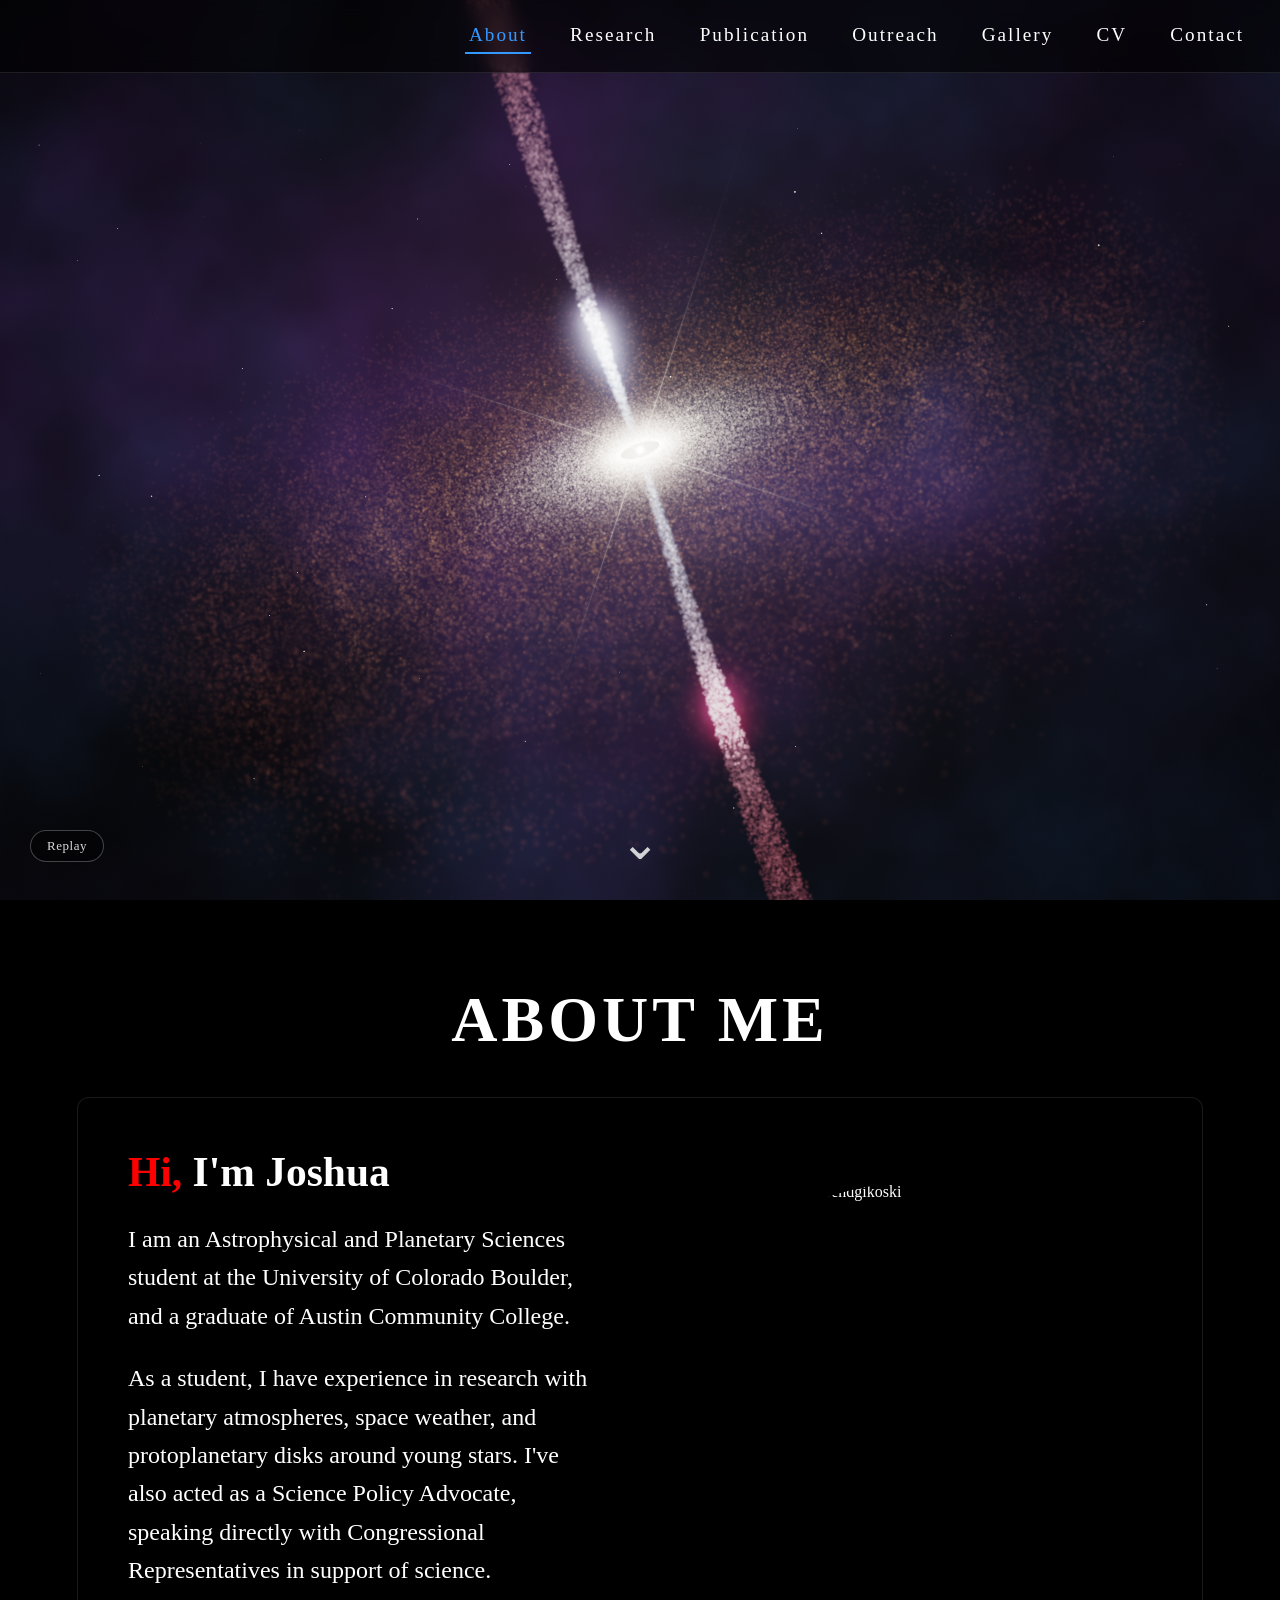
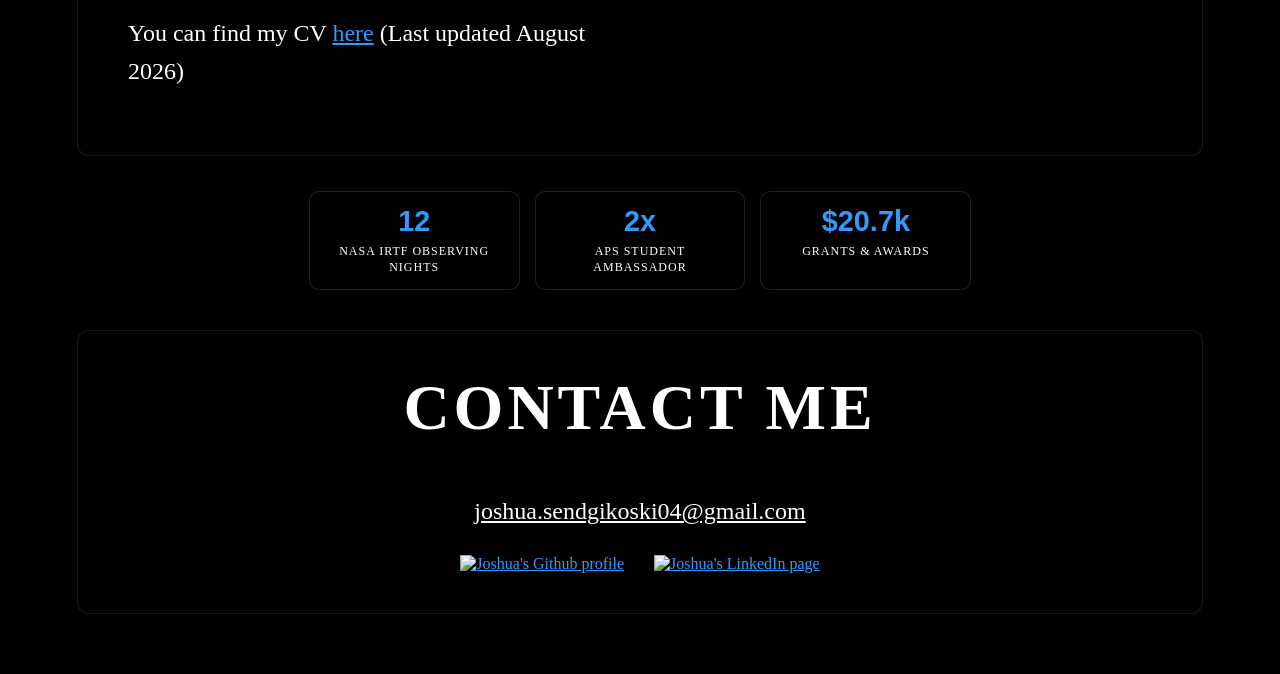
==== index.html @ aa1c942d "animation" ====
<!DOCTYPE html>
<!--
Index.html home page
Stylesheet: ../css/index_style.css
Author: Joshua Sendgikoski
-->

<html lang="en">

<head>
    <meta charset="UTF-8">
    <meta name="viewport" content="width=device-width, initial-scale=1.0">

    <title>Home - Joshua Sendgikoski</title>
    <link href="/main_style.css" rel="stylesheet">
    <link href="/protostar.css" rel="stylesheet">
    <link rel="icon" type="image/svg+xml" href="./logo.svg">
</head>

<!--%%%%%%%%%%%%%%%%%%%%%%%%%%%%%%%%%%%%%%%%%%%%%%-->

<body id="home">

    <!--%%%%%%%%%%%%%%%%%%%%%%%%%%%%%%%%%%%%%%%%%%%%%%-->
    <!-- Navigation Bar -->
    <nav class="navbar">
        <ul>
            <li><a href="/index.html" class="active">About</a></li>
            <li><a href="/research.html">Research</a></li>
            <li><a href="/publication.html">Publication</a></li>
            <li><a href="/outreach.html">Outreach</a></li>
            <li><a href="/gallery.html">Gallery</a></li>
            <li><a href="/CV.html">CV</a></li>
            <li><a href="/index.html#contact">Contact</a></li>
        </ul>
    </nav>

    <!--%%%%%%%%%%%%%%%%%%%%%%%%%%%%%%%%%%%%%%%%%%%%%%-->
    <!--
    Chevron "Scroll Hint"
    -->
    <div class="scroll-hint" aria-hidden="true">⌄</div>
    <script>
        const scrollHint = document.querySelector('.scroll-hint');

        window.addEventListener('scroll', () => {
            // Fades out after scrolling down 50px
            if (window.scrollY > 500) {
                scrollHint.classList.add('fade-out');
            } else {
                scrollHint.classList.remove('fade-out');
            }
        });
    </script>

    <!--%%%%%%%%%%%%%%%%%%%%%%%%%%%%%%%%%%%%%%%%%%%%%%-->
    <div id="HL-Tau-Caption">
        <!-- Shown when the HL Tau image is the background (fallback / fadeToImage) -->
        <h5 class="caption-image">The protoplanetary disk around the T-Tauri star HL Tau,
            <br>captured by the Atacama Large Millimeter/submillimeter Array (ALMA).
            <br><a href="https://www.eso.org/public/images/eso1436a/" target="_blank"> Learn More</a></h5>
    </div>

    <!--%%%%%%%%%%%%%%%%%%%%%%%%%%%%%%%%%%%%%%%%%%%%%%-->
    <header class="hero-section">
        <h1>About Me</h1>
    </header>

    <!--%%%%%%%%%%%%%%%%%%%%%%%%%%%%%%%%%%%%%%%%%%%%%%-->
    <main class="content-section" id="about">
        <div class="text-content">
            <h2><span style="color: red;">Hi,</span> I'm Joshua</h2>
            <p>I am an Astrophysical and Planetary Sciences student at the University of Colorado Boulder, and a graduate of Austin Community College.</p>
            <p>As a student, I have experience in research with planetary atmospheres, space weather, and protoplanetary disks around young stars.
                I've also acted as a Science Policy Advocate, speaking directly with Congressional Representatives in support of science.
            </p>
                <p>
                You can find my CV 
                <a href="../Media/CV/Joshua_Sendgikoski_CV.pdf" target="_blank">here</a> (Last updated August 2026)
            </p>
        </div>

        <div class="picture-box">
            <img src="../Media/joshua_headshot.jpg" alt='A headshot of Joshua Sendgikoski'>
        </div>
    </main>

    <!-- KEY METRICS STAT GRID -->
    <section>
        <div class="hero-stats">
            <div class="stat-card">
                <span class="stat-number">12</span>
                <span class="stat-label">NASA IRTF Observing Nights</span>
            </div>
            <div class="stat-card">
                <span class="stat-number">2x</span>
                <span class="stat-label">APS Student Ambassador</span>
            </div>
            <div class="stat-card">
                <span class="stat-number">$20.7k</span>
                <span class="stat-label">Grants & Awards</span>
            </div>
        </div>
    </section>
    
    <!--%%%%%%%%%%%%%%%%%%%%%%%%%%%%%%%%%%%%%%%%%%%%%%-->
    <!--CONTACT INFORMATION-->
    <section class="contact-section" id="contact">
        <h2>Contact Me</h2>

        <p class="email">
            <a href="mailto:joshua.sendgikoski04@gmail.com">joshua.sendgikoski04@gmail.com</a>
        </p>

        <div class="social-links">
            <a href="https://github.com/JoshSend" target="_blank" rel="noopener">
                <img src="../Media/github_icon.jpg" alt="Joshua's Github profile">
            </a>
            <a href="https://www.linkedin.com/in/joshua-sendgikoski/" target="_blank" rel="noopener">
                <img src="../Media/linkedin_icon.jpg" alt="Joshua's LinkedIn page">
            </a>
        </div>
    </section>

    <!-- Animated protostar background (see protostar.js / protostar.css) -->
    <script src="/protostar.js" defer></script>

</body>

</html>
---- main_style.css ----
/*
Primary CSS Stylesheet for website
Author: Joshua Sendgikoski
Responsive pass: box-sizing reset, fluid type via clamp(),
flexible two-column sections, wrapping mobile navbar, responsive iframe.
*/

/*%%%%%%%%%%%%%%%%%%%%%%%%%%%%%%%%%%%%%%%%%%*/
/* GLOBAL RESET & RESPONSIVE SAFETY NET      */
/* These three rules prevent 90% of "why is  */
/* my phone scrolling sideways?" problems.   */

*, *::before, *::after {
    box-sizing: border-box;      /* padding + border count INSIDE width, so nothing overflows */
}

html {
    overflow-x: hidden;          /* belt-and-suspenders: kill any accidental sideways scroll */
}

img {
    max-width: 100%;             /* images can never grow wider than their container */
}

/* Respect users who ask their OS to reduce motion */
@media (prefers-reduced-motion: reduce) {
    *, *::before, *::after {
        animation-duration: 0.001ms !important;
        animation-iteration-count: 1 !important;
        transition-duration: 0.001ms !important;
        scroll-behavior: auto !important;
    }
}

/*%%%%%%%%%%%%%%%%%%%%%%%%%%%%%%%%%%%%%%%%%%*/
body#home{
    margin:0;
    padding: 0;
    font-family: Georgia, 'Times New Roman', serif;
    color: #ffffff;

    /* Background Image*/
    background-image: url('../Media/HL_Tau_protoplanetary_disk.jpg');
    background-position: center center;
    background-repeat: no-repeat;
    background-size: cover;
    background-attachment: fixed;
    background-color: #000000;

    min-height: 100vh;
    display: flex;
    flex-direction: column;
    align-items: center;

    gap: 10px;
}

body#CV,
body{
    margin:0;
    padding: 0;
    font-family: Georgia, 'Times New Roman', serif;
    color: #ffffff;
    background-color: #000000;

    min-height: 100vh;
    display: flex;
    flex-direction: column;
    align-items: center;

    gap: 10px;
}

/*%%%%%%%%%%%%%%%%%%%%%%%%%%%%%%%%%%%%%%%%%%*/
/* Navigation Bar */
.navbar{
    position: sticky;
    top: 0;
    z-index: 1000;
    width: 100%;
    background-color: rgba(0, 0, 0, 0.6);
    backdrop-filter: blur(8px);
    border-bottom: 1px solid rgba(255, 255, 255, 0.1);
}

.navbar ul{
    list-style: none;
    margin: 0;
    padding: 0 60px;
    display: flex;
    flex-wrap: wrap;               /* links drop to a new line instead of overflowing */
    justify-content: flex-end;
    gap: 30px;
}

.navbar a{
    display: block;
    color: #ffffff;
    text-decoration: none;
    padding: 20px 0px;
    font-size: 1rem;
    letter-spacing: 2px;
    transition: color 0.2s ease;
}

.navbar a:hover{
    color: #3399ff;
}

.navbar a:focus-visible{         /* keyboard users can see where they are */
    outline: 2px solid #3399ff;
    outline-offset: 4px;
}

.navbar a.active{
    border-bottom: 2px solid #3399ff;
    color: #3399ff;
}

/*%%%%%%%%%%%%%%%%%%%%%%%%%%%%%%%%%%%%%%%%%%*/
/* Hyperlink*/
a {
    color:#3399ff;
}

/*%%%%%%%%%%%%%%%%%%%%%%%%%%%%%%%%%%%%%%%%%%*/

/* Interior page banner */
.page-banner{
    position: relative;
    width: 100%;
    height: clamp(240px, 45vh, 480px);   /* never taller than needed on tall phones */
    overflow: hidden;
    display: flex;
    flex-direction: column;
    align-items: center;
    justify-content: center;
    padding: 20px;
    text-align: center;
}

.page-banner img{
    position: absolute;
    inset: 0;
    width: 100%;
    height: 100%;
    object-fit: cover;        /* fills the banner, crops overflow */
}

.page-banner::after{          /* dark overlay so the title stays readable */
    content: "";
    position: absolute;
    inset: 0;
    background: linear-gradient(rgba(0,0,0,0.3), rgba(0,0,0,0.65));
}

.page-banner h1{
    position: relative;       /* lifts the title above the overlay */
    z-index: 1;
    font-size: clamp(2.5rem, 8vw, 5rem);   /* fluid: shrinks on phones, caps at 5rem */
    text-transform: uppercase;
    letter-spacing: 4px;
    text-shadow: 0 4px 10px rgba(0,0,0,0.8);
    margin: 0;
}

.page-banner .subtitle{
    position: relative;
    z-index: 10;
    font-size: clamp(1rem, 2.5vw, 1.2rem);
    max-width: 700px;
    margin: 10px auto 0 auto;
    font-weight: normal;
}

/* Interior content card */
.page-content{
    position: relative;
    z-index: 2;
    background-color: rgba(0,0,0,0.7);
    backdrop-filter: blur(8px);
    width: 88%;
    max-width: 1200px;
    margin: -80px auto 60px auto;   /* negative top = card overlaps banner */
    padding: clamp(24px, 5vw, 50px);
    border-radius: 12px;
    border: 1px solid rgba(255,255,255,0.1);
    box-shadow: 0 -10px 30px rgba(0,0,0,0.5);
    font-size: clamp(1.05rem, 2.5vw, 1.5rem);
    line-height: 1.6;
    overflow-wrap: break-word;      /* long links/URLs wrap instead of overflowing */
}

.image-credit {
    position: absolute;
    bottom: 10px;
    right: 40px;
    font-size: 0.75rem;
    color: rgba(255, 255, 255, 0.6);
    background: rgba(0, 0, 0, 0.4);
    padding: 3px 8px;
    border-radius: 3px;
    backdrop-filter: blur(2px);
    z-index: 2;
}

.image-credit a {
    color: rgba(255, 255, 255, 0.8);
    text-decoration: underline;
}

/*%%%%%%%%%%%%%%%%%%%%%%%%%%%%%%%%%%%%%%%%%%*/
/* PDF Viewer Toolbar */
.pdf-content {
    position: relative;
    z-index: 2;
    width: 100%;
    max-width: 1400px;
    margin: -150px auto 60px auto;
    padding: 0 15px;
    background: transparent;
    border: none;
    box-shadow: none;
}

/* Seamless PDF Embed */
.pdf-viewer {
    width: 100%;
    height: 85vh;
    min-height: 600px;
    border: none;
    border-radius: 8px;
    display: block;
}

/*%%%%%%%%%%%%%%%%%%%%%%%%%%%%%%%%%%%%%%%%%%*/
#HL-Tau-Caption {
    position: absolute;
    bottom: 30px;
    right: 30px;
    max-width: min(85%, 520px);
    font-size: clamp(0.8rem, 2vw, 1rem);
    text-align: right;
}

/* Chevron Scroll Hint */
.scroll-hint{
    font-size: 3rem;
    position: fixed;
    bottom: 30px;
    left: 50%;
    transform: translateX(-50%);
    opacity: 0.8;
    animation: bob 2s ease-in-out infinite;
    transition: opacity 0.4s ease, visibility 0.4s ease;
}

.scroll-hint.fade-out {
    opacity: 0;
    visibility: hidden;
    pointer-events: none;
}

@keyframes bob{
    0%, 100% { transform: translateX(-50%) translateY(0); }
    50%      { transform: translateX(-50%) translateY(12px); }
}

/*%%%%%%%%%%%%%%%%%%%%%%%%%%%%%%%%%%%%%%%%%%*/
/* Header Title */
.hero-section{
    margin-top: 100dvh;
    margin-bottom: 30px;
    text-align: center;
    padding: 0 20px;
}

.hero-section h1{
    font-size: clamp(2.2rem, 7vw, 4rem);
    text-transform: uppercase;
    letter-spacing: 4px;
    margin: 0;
    text-shadow: 0 4px 10px rgba(0, 0, 0, 0.8);
}

/*%%%%%%%%%%%%%%%%%%%%%%%%%%%%%%%%%%%%%%%%%%*/
/* About Me */
.content-section{
    background-color: rgba(0, 0, 0, 0.7);
    backdrop-filter: blur(8px);
    padding: clamp(24px, 4vw, 50px);
    width: 88%;
    max-width: 1400px;
    margin: 0 auto;
    border-radius: 12px;
    border: 1px solid rgba(255, 255, 255, 0.1);
    box-shadow: 0 -10px 30px rgba(0, 0, 0, 0.5);

    display: flex;
    flex-wrap: wrap;                       /* columns stack when they run out of room */
    align-items: center;
    justify-content: space-between;
    gap: clamp(40px, 6vw, 100px);
}

.text-content{
    flex: 1 1 340px;                        /* small basis; grows to fill — never forces a wrap */
    min-width: 0;                           /* lets the column shrink instead of overflowing */
    container-type: inline-size;            /* headings below can size to THIS column's width */
}

.text-content .text-caption{
    font-size:1.3em;
    font-style: italic;
    padding: 0;
    margin: 0 0 25px 0;
    color:#9ca3af;
    list-style-type: none;
}

.text-content .text-caption li{
    margin-bottom: 8px;
    padding: 0;
    display: flex;
    flex-direction: column;
    gap: 15px;
}

.text-content .text-caption li a{
    position: relative;
    color: rgba(255, 255, 255, 0.8);
    font-style: normal;
    text-decoration: underline;
}

.content-section h2{
    /* 8cqi = 8% of the text column's width, so the heading always fits the column */
    font-size: clamp(1.75rem, 9cqi, 3.5rem);
    overflow-wrap: break-word;              /* last-resort safety: can never escape the box */
    margin-top: 0;
    margin-bottom: 15px;
}

.content-section p{
    font-size: clamp(1.05rem, 2.5vw, 1.5rem);
    line-height: 1.6;
    margin-bottom: 15px;
    overflow-wrap: break-word;              /* safe: only body text may break a long word */
}

.content-section ul{
    list-style-type: none;
}

.picture-box{
    flex: 0 0 clamp(300px, 38vw, 560px);   /* circle scales with the viewport */
    aspect-ratio: 1 / 1;                    /* stays a perfect circle at any size */
    overflow: hidden;
    border-radius: 50%;
}

.picture-box img{
    width: 100%;
    height: 100%;
    object-fit: cover;                      /* fixed typo (was object-fix) */
    display: block;
}

/*%%%%%%%%%%%%%%%%%%%%%%%%%%%%%%%%%%%%%%%%%%*/
/* PUBLICATIONS & PRESENTATIONS PAGE */

.pub-group {
    margin-bottom: 50px;
}

.pub-group h2 {
    font-size: clamp(1.6rem, 4vw, 2.2rem);
    text-transform: uppercase;
    letter-spacing: 2px;
    color: #ffffff;
    border-bottom: 2px solid rgba(51, 153, 255, 0.4);
    padding-bottom: 10px;
    margin-bottom: 25px;
}

/* Base Publication Card */
.pub-card {
    background: rgba(255, 255, 255, 0.03);
    border: 1px solid rgba(255, 255, 255, 0.08);
    border-left: 4px solid #3399ff;
    border-radius: 0 10px 10px 0;
    padding: 24px 28px;
    margin-bottom: 20px;
    overflow-wrap: break-word;
    transition: transform 0.2s ease, background-color 0.2s ease, border-color 0.2s ease;
}

.pub-card:hover {
    background: rgba(255, 255, 255, 0.06);
    border-color: rgba(255, 255, 255, 0.2);
    border-left-color: #66b2ff;
    transform: translateX(4px);
}

/* Layout Header (Title + Bibcode/Date) */
.pub-header {
    display: flex;
    flex-wrap: wrap;
    justify-content: space-between;
    align-items: baseline;
    gap: 10px 20px;
    margin-bottom: 8px;
}

.pub-title {
    font-size: clamp(1.1rem, 3vw, 1.35rem);
    font-weight: 600;
    color: #ffffff;
    margin: 0;
    line-height: 1.4;
    flex: 1 1 240px;
    min-width: 0;
}

.bibcode-link {
    font-family: monospace;
    font-size: 0.95rem;
    color: #3399ff;
    text-decoration: none;
    white-space: nowrap;
    background: rgba(51, 153, 255, 0.1);
    padding: 3px 8px;
    border-radius: 4px;
    border: 1px solid rgba(51, 153, 255, 0.2);
    transition: background 0.2s ease;
}

.bibcode-link:hover {
    background: rgba(51, 153, 255, 0.25);
    text-decoration: none;
}

.pub-authors,
.pub-venue {
    font-size: 1.05rem;
    color: #d1d5db;
    margin: 4px 0 10px 0;
}

.pub-date {
    font-size: 0.95rem;
    color: #9ca3af;
    white-space: nowrap;
}

/* Specific highlight section for specific contribution */
.pub-contribution {
    font-size: 1rem;
    color: #e5e7eb;
    background: rgba(0, 0, 0, 0.3);
    padding: 10px 14px;
    border-radius: 6px;
    border-left: 2px solid #3399ff;
    margin-top: 12px;
}

.pub-details {
    font-size: 1rem;
    color: #9ca3af;
    margin-top: 8px;
}

/*%%%%%%%%%%%%%%%%%%%%%%%%%%%%%%%%%%%%%%%%%%*/
/* Research / Advocacy Section */
.research-section,
.advocacy-section{
    background-color: rgba(0, 0, 0, 0.7);
    backdrop-filter: blur(8px);
    padding: clamp(24px, 4vw, 40px);
    width: 88%;
    max-width: 1400px;
    margin: 30px auto;
    border-radius: 12px;
    border: 1px solid rgba(255, 255, 255, 0.1);
    box-shadow: 0 -10px 30px rgba(0, 0, 0, 0.5);

    display: flex;
    flex-wrap: wrap;
    align-items: center;
    justify-content: space-between;
    gap: clamp(40px, 6vw, 100px);
}

.research-section h2,
.advocacy-section h2{
    font-size: clamp(1.75rem, 9cqi, 3.5rem);
    overflow-wrap: break-word;
    text-transform:uppercase;
    text-align: center;
    margin-top: 0;
    margin-bottom: 15px;
}

.research-section p,
.advocacy-section p{
    font-size: clamp(1.05rem, 2.5vw, 1.5rem);
    line-height: 1.6;
    margin-bottom: 15px;
    overflow-wrap: break-word;              /* safe: only body text may break a long word */
}

.research-picture,
.advocacy-picture{
    flex: 1.15 1 340px;                    /* grows a touch larger than the text column */
    min-width: 0;                          /* allow shrink so it stays beside the text */
    overflow: hidden;

    display: flex;
    flex-direction: column;
    gap: 35px;
}

.research-picture img,
.advocacy-picture img{
    width: 100%;
    height: auto;
    display: block;
    border-radius: 8px;
}

/* Responsive video embed (outreach page).
   CSS width/height override the iframe's width="600" height="400" attributes. */
.advocacy-video{
    flex: 1.15 1 340px;
    min-width: 0;
    max-width: 100%;
}

.advocacy-video iframe{
    width: 100%;
    height: auto;
    aspect-ratio: 3 / 2;                    /* matches the original 600x400 shape */
    border: none;
    border-radius: 12px;
    display: block;
}

/*%%%%%%%%%%%%%%%%%%%%%%%%%%%%%%%%%%%%%%%%%%*/
/* Photo Gallery Section (carousel) */
.gallery-section{
    background-color: rgba(0, 0, 0, 0.7);
    backdrop-filter: blur(8px);
    padding: clamp(24px, 4vw, 40px);
    width: 88%;
    max-width: 1400px;
    margin: 30px auto;
    border-radius: 12px;
    border: 1px solid rgba(255, 255, 255, 0.1);
    box-shadow: 0 -10px 30px rgba(0, 0, 0, 0.5);
    text-align: center;
}

.gallery-section h2{
    font-size: clamp(2rem, 6vw, 4rem);
    text-transform: uppercase;
    margin-top: 0;
    margin-bottom: 30px;
}

/* Gallery / carousel */
.gallery{
    position: relative;
    width: 100%;
    max-width: 1400px;
    height: clamp(320px, 55vh, 650px);     /* fluid height instead of fixed 650px */
    margin: 0 auto;
    overflow: hidden;
    border-radius: 16px;
}

.gallery .slide{
    width: 100%;
    height: 100%;
    object-fit: cover;
    display: none;
}

.gallery .slide.active{
    display: block;
}

.gallery .slide.vertical{
    object-fit: contain;
}

.gallery-arrow{
    position: absolute;
    top: 50%;
    transform: translateY(-50%);
    background-color: rgba(0, 0, 0, 0.5);
    color: #ffffff;
    border: none;
    border-radius: 50%;
    width: 40px;
    height: 40px;
    font-size: 2rem;
    cursor: pointer;
    display: flex;
    align-items: center;
    justify-content: center;
    transition: background-color 0.2s ease;
}
.gallery-arrow:hover{ background-color: rgba(0, 0, 0, 0.8); }
.gallery-arrow.prev{ left: 20px; }
.gallery-arrow.next{ right: 20px; }

.gallery-caption{
    font-size: clamp(1.1rem, 2.5vw, 1.5rem);
    line-height: 1.4;
    margin-top: 15px;
    min-height: 1.4em;
}

/*%%%%%%%%%%%%%%%%%%%%%%%%%%%%%%%%%%%%%%%%%%*/
/* Contact Section */
.contact-section{
    background-color: rgba(0, 0, 0, 0.7);
    backdrop-filter: blur(8px);
    padding: clamp(24px, 4vw, 40px);
    width: 88%;
    max-width: 1400px;
    margin: 30px auto 60px auto;
    border-radius: 12px;
    border: 1px solid rgba(255, 255, 255, 0.1);
    box-shadow: 0 -10px 30px rgba(0, 0, 0, 0.5);
    text-align: center;
}

.contact-section h2{
    font-size: clamp(2rem, 6vw, 4rem);
    text-transform: uppercase;
    letter-spacing: 4px;
    margin-top: 0;
}

.email a{
    color: #ffffff;
    font-size: clamp(1.1rem, 3vw, 1.5rem);
    overflow-wrap: break-word;
}

.social-links{
    display: flex;
    justify-content: center;
    gap: 30px;
    margin-top: 30px;
}

.social-links img{
    width: 60px;
    height: 60px;
    transition: transform 0.2s ease, opacity 0.2s ease;
}

.social-links a:hover img{
    transform: scale(1.15);
    opacity: 0.8;
}

/*%%%%%%%%%%%%%%%%%%%%%%%%%%%%%%%%%%%%%%%%%%*/
/* HERO STAT BADGES */

.hero-stats {
    display: flex;
    flex-wrap: wrap;
    gap: 15px;
    margin-top: 25px;
    justify-content: center;
}

.stat-card {
    background-color: rgba(0,0,0,0.7);
    backdrop-filter: blur(8px);
    border: 1px solid rgba(255, 255, 255, 0.12);
    padding: 14px 18px;
    border-radius: 10px;
    flex: 1 1 140px;
    min-width: 120px;
    text-align: center;
    transition: transform 0.2s ease, border-color 0.2s ease, background 0.2s ease;
}

.stat-card:hover {
    transform: translateY(-3px);
}

.stat-number {
    display: block;
    font-size: 1.8rem;
    font-weight: 700;
    color: #3399ff;
    font-family: -apple-system, BlinkMacSystemFont, "Segoe UI", Roboto, sans-serif;
    line-height: 1.1;
    margin-bottom: 6px;
}

.stat-label {
    display: block;
    font-size: 0.75rem;
    text-transform: uppercase;
    letter-spacing: 1px;
    font-weight: 500;
    line-height: 1.3;
}

/*%%%%%%%%%%%%%%%%%%%%%%%%%%%%%%%%%%%%%%%%%%*/
/*%%%%%%%%%%%%%%%%%%%%%%%%%%%%%%%%%%%%%%%%%%*/
/* RESPONSIVE / MEDIA QUERIES                */
/* Headings/paddings already scale via clamp,*/
/* so these only handle LAYOUT changes.      */

/* Tablets & small laptops (<= 1200px):
   force the two-column sections to a single stacked column. Stacking here
   (rather than 1024px) guarantees the text column is wide enough for long
   uppercase headings like "PROTOPLANETARY" before they'd have to wrap. */
@media (max-width: 1200px) {
    .content-section,
    .research-section,
    .advocacy-section {
        flex-direction: column;
        align-items: stretch;               /* children fill the width instead of shrinking to content */
        gap: 40px;
    }

    /* Stacked: the text column fills the row (needed so headings size correctly) */
    .text-content {
        width: 100%;
        flex-basis: auto;
    }

    /* When stacked, the circular headshot shouldn't stretch full width */
    .picture-box {
        flex: 0 0 auto;
        width: min(400px, 85vw);
        align-self: center;
    }

    /* Let media blocks fill the stacked column but stay centered */
    .research-picture,
    .advocacy-picture,
    .advocacy-video {
        flex: 1 1 auto;
        width: 100%;
        max-width: 780px;
        align-self: center;
    }
}

/* Phones (<= 768px) */
@media (max-width: 768px) {
    /* Navbar: center the links and let them wrap onto multiple rows */
    .navbar ul {
        justify-content: center;
        padding: 6px 12px;
        gap: 4px 18px;
    }

    .navbar a {
        padding: 12px 0;
        letter-spacing: 1px;
    }

    /* Publication card header stacks title above the date/bibcode */
    .pub-header {
        flex-direction: column;
        gap: 6px;
    }

    .pub-card {
        padding: 18px 20px;
    }

    /* Carousel arrows: touch-friendly and tucked in */
    .gallery-arrow {
        width: 36px;
        height: 36px;
        font-size: 1.4rem;
    }
    .gallery-arrow.prev { left: 8px; }
    .gallery-arrow.next { right: 8px; }
}

/* Small phones (<= 600px) */
@media (max-width: 600px) {
    .hero-stats {
        flex-direction: column;
        gap: 10px;
    }

    /* Pull the banner overlap card up a little less on tiny screens */
    .page-content {
        margin-top: -50px;
    }

    #HL-Tau-Caption {
        left: 20px;
        right: 20px;
        bottom: 20px;
        max-width: none;
        text-align: center;
    }
}

/* Larger navigation bar */
.navbar a {
    font-size: 1.2rem;        /* try 1.1–1.35rem */
    padding: 6px 4px;
}
.navbar ul {
    gap: 2.2rem;              /* space between links */
    padding: 18px 32px;       /* makes the bar taller */
}

/* Keep it from crowding on phones */
@media (max-width: 700px) {
    .navbar a  { font-size: 1rem; }
    .navbar ul { gap: 1.1rem; padding: 12px 16px; }
}
---- protostar.css ----
/*
  protostar.css - styles for the animated protostar background (home page only).
  Load after main_style.css.
*/

/* Lets body#home's background (the HL Tau image) sit underneath the canvas
   so it can act as the fallback. Remove if you ever style html's background. */
html { background: none; }

#protostar-bg {
    position: fixed;
    inset: 0;
    width: 100%;
    height: 100%;
    display: block;
    z-index: -1;
    transition: opacity 3s ease;
}
#protostar-bg.faded { opacity: 0; }

/* During the intro, the animation has the stage; caption and scroll hint fade in after. */
#HL-Tau-Caption,
.scroll-hint { transition: opacity 1.5s ease, visibility 1.5s; }
body.protostar-intro #HL-Tau-Caption,
body.protostar-intro .scroll-hint { opacity: 0; }

/* Caption: show the one that matches what's on screen */
#HL-Tau-Caption .caption-sim { display: none; }
body[data-hero="sim"] #HL-Tau-Caption .caption-sim { display: block; }
body[data-hero="sim"] #HL-Tau-Caption .caption-image { display: none; }

/* Skip / Replay button: sits on the first screen and scrolls away with it */
#protostar-ctrl {
    position: absolute;
    left: 30px;
    top: calc(100dvh - 70px);
    z-index: 5;
    padding: 7px 16px;
    font: 13px Georgia, 'Times New Roman', serif;
    letter-spacing: 0.04em;
    color: rgba(255, 255, 255, 0.85);
    background: rgba(0, 0, 0, 0.35);
    border: 1px solid rgba(255, 255, 255, 0.25);
    border-radius: 999px;
    cursor: pointer;
    backdrop-filter: blur(4px);
}
#protostar-ctrl:hover { color: #3399ff; border-color: #3399ff; }
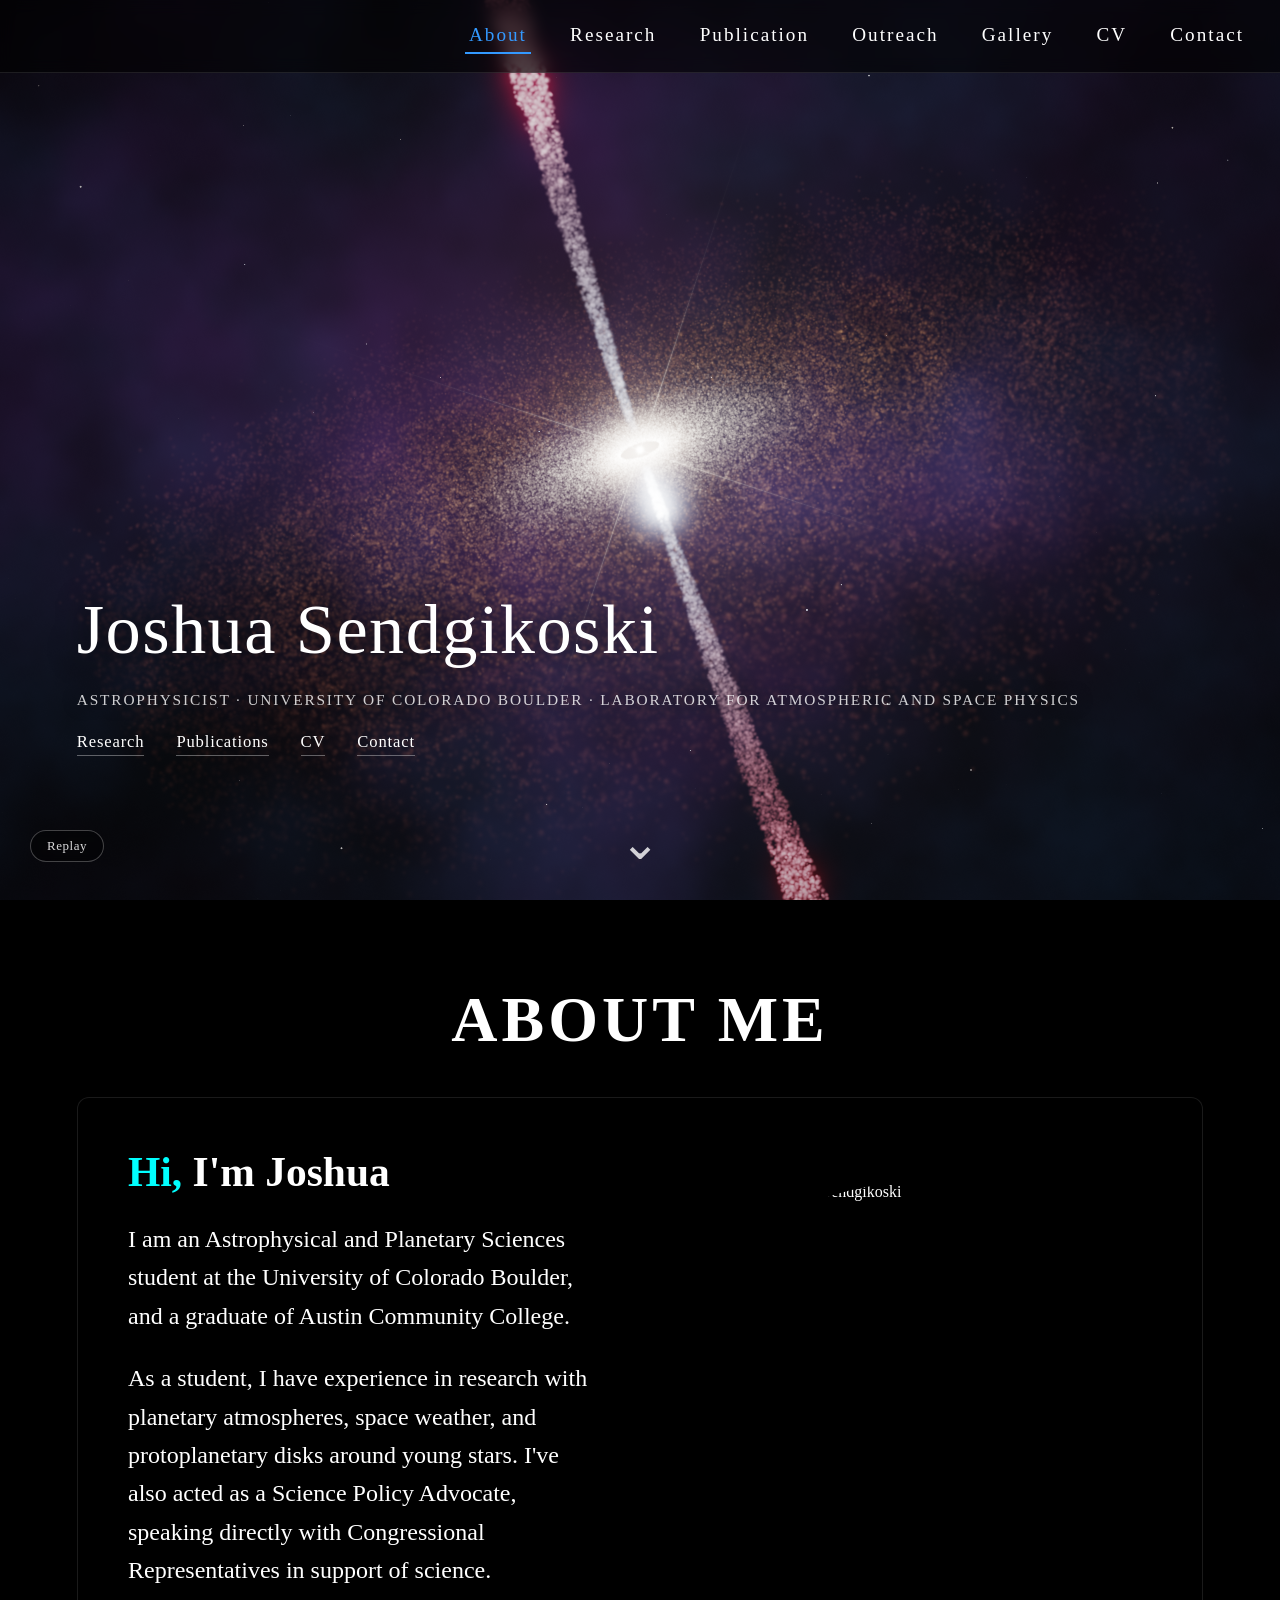
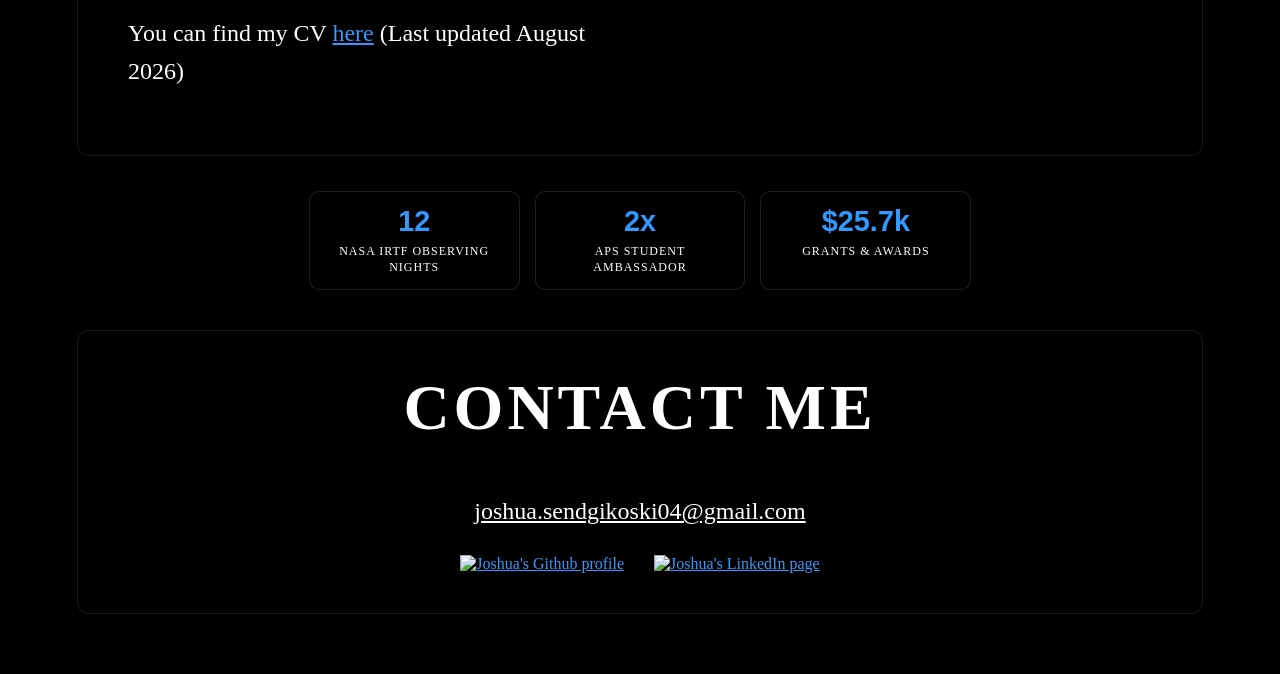
==== commit f97cec88: "updating anim" ====
--- a/index.html
+++ b/index.html
@@ -62,6 +62,19 @@
     </div>
 
     <!--%%%%%%%%%%%%%%%%%%%%%%%%%%%%%%%%%%%%%%%%%%%%%%-->
+    <!-- Name + links over the animation (fades in after the intro; see protostar.css) -->
+    <div class="intro-title">
+        <h1>Joshua Sendgikoski</h1>
+        <p>Astrophysicist &middot; University of Colorado Boulder &middot; Laboratory for Atmospheric and Space Physics</p>
+        <div class="intro-links">
+            <a href="/research.html">Research</a>
+            <a href="/publication.html">Publications</a>
+            <a href="../Media/CV/Joshua_Sendgikoski_CV.pdf" target="_blank">CV</a>
+            <a href="/index.html#contact">Contact</a>
+        </div>
+    </div>
+
+    <!--%%%%%%%%%%%%%%%%%%%%%%%%%%%%%%%%%%%%%%%%%%%%%%-->
     <header class="hero-section">
         <h1>About Me</h1>
     </header>
@@ -69,7 +82,7 @@
     <!--%%%%%%%%%%%%%%%%%%%%%%%%%%%%%%%%%%%%%%%%%%%%%%-->
     <main class="content-section" id="about">
         <div class="text-content">
-            <h2><span style="color: red;">Hi,</span> I'm Joshua</h2>
+            <h2><span style="color: cyan;">Hi,</span> I'm Joshua</h2>
             <p>I am an Astrophysical and Planetary Sciences student at the University of Colorado Boulder, and a graduate of Austin Community College.</p>
             <p>As a student, I have experience in research with planetary atmospheres, space weather, and protoplanetary disks around young stars.
                 I've also acted as a Science Policy Advocate, speaking directly with Congressional Representatives in support of science.
@@ -97,7 +110,7 @@
                 <span class="stat-label">APS Student Ambassador</span>
             </div>
             <div class="stat-card">
-                <span class="stat-number">$20.7k</span>
+                <span class="stat-number">$25.7k</span>
                 <span class="stat-label">Grants & Awards</span>
             </div>
         </div>
--- a/protostar.css
+++ b/protostar.css
@@ -1,12 +1,13 @@
+r · CSS
 /*
   protostar.css - styles for the animated protostar background (home page only).
   Load after main_style.css.
 */
-
+ 
 /* Lets body#home's background (the HL Tau image) sit underneath the canvas
    so it can act as the fallback. Remove if you ever style html's background. */
 html { background: none; }
-
+ 
 #protostar-bg {
     position: fixed;
     inset: 0;
@@ -17,18 +18,18 @@
     transition: opacity 3s ease;
 }
 #protostar-bg.faded { opacity: 0; }
-
+ 
 /* During the intro, the animation has the stage; caption and scroll hint fade in after. */
 #HL-Tau-Caption,
 .scroll-hint { transition: opacity 1.5s ease, visibility 1.5s; }
 body.protostar-intro #HL-Tau-Caption,
 body.protostar-intro .scroll-hint { opacity: 0; }
-
+ 
 /* Caption: show the one that matches what's on screen */
 #HL-Tau-Caption .caption-sim { display: none; }
 body[data-hero="sim"] #HL-Tau-Caption .caption-sim { display: block; }
 body[data-hero="sim"] #HL-Tau-Caption .caption-image { display: none; }
-
+ 
 /* Skip / Replay button: sits on the first screen and scrolls away with it */
 #protostar-ctrl {
     position: absolute;
@@ -45,4 +46,67 @@
     cursor: pointer;
     backdrop-filter: blur(4px);
 }
-#protostar-ctrl:hover { color: #3399ff; border-color: #3399ff; }+#protostar-ctrl:hover { color: #3399ff; border-color: #3399ff; }
+ 
+/* Name + quick links on the first screen */
+.intro-title {
+    position: absolute;
+    top: 0;
+    left: 6vw;
+    right: 6vw;
+    height: 100dvh;
+    box-sizing: border-box;
+    padding-bottom: 16vh;
+    display: flex;
+    flex-direction: column;
+    justify-content: flex-end;
+    z-index: 2;
+    pointer-events: none;
+    color: #ffffff;
+}
+.intro-title h1 {
+    margin: 0 0 0.3em;
+    font-weight: normal;
+    font-size: clamp(2.2rem, 5.5vw, 4.6rem);
+    letter-spacing: 0.02em;
+    text-shadow: 0 0 30px rgba(0, 0, 0, 0.8);
+}
+.intro-title p {
+    margin: 0 0 1.5em;
+    font-size: clamp(0.8rem, 1.2vw, 1rem);
+    letter-spacing: 0.12em;
+    text-transform: uppercase;
+    opacity: 0.8;
+    text-shadow: 0 0 20px rgba(0, 0, 0, 0.9);
+}
+.intro-title .intro-links { display: flex; flex-wrap: wrap; gap: 0.6em 2em; pointer-events: auto; }
+.intro-title .intro-links a {
+    color: #ffffff;
+    text-decoration: none;
+    font-size: clamp(0.95rem, 1.3vw, 1.15rem);
+    letter-spacing: 0.05em;
+    padding-bottom: 3px;
+    border-bottom: 1px solid rgba(255, 255, 255, 0.35);
+}
+.intro-title .intro-links a:hover { color: #3399ff; border-color: #3399ff; }
+ 
+/* Staggered fade-in: name, then subtitle, then links */
+.intro-title h1,
+.intro-title p,
+.intro-title .intro-links { transition: opacity 1.8s ease, transform 1.8s ease; }
+.intro-title p   { transition-delay: 0.5s; }
+.intro-title .intro-links { transition-delay: 1s; }
+body.protostar-intro .intro-title h1,
+body.protostar-intro .intro-title p,
+body.protostar-intro .intro-title .intro-links {
+    opacity: 0;
+    transform: translateY(14px);
+    transition-delay: 0s;
+    transition-duration: 0s;
+}
+body.protostar-intro .intro-title .intro-links { pointer-events: none; }
+ 
+/* Phones: leave room for the caption at the bottom */
+@media (max-width: 700px) {
+    .intro-title { padding-bottom: 30vh; }
+}
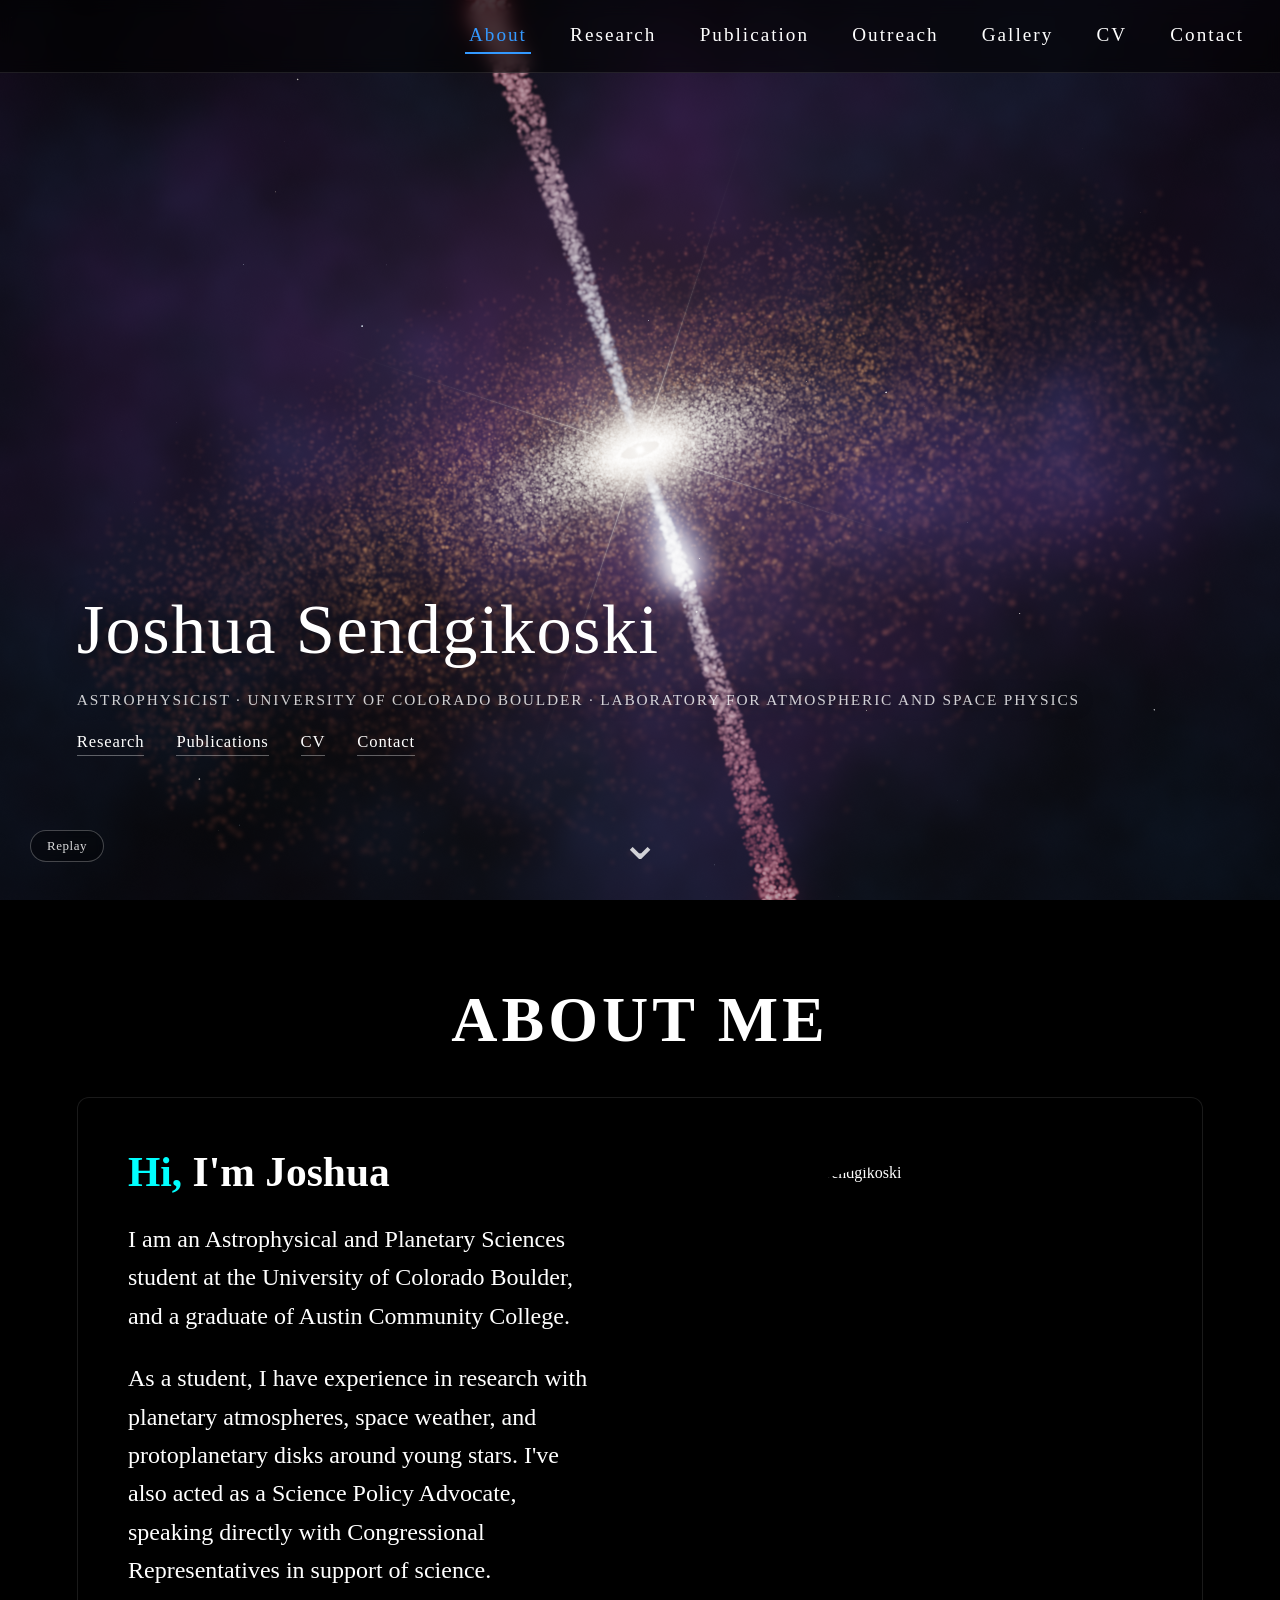
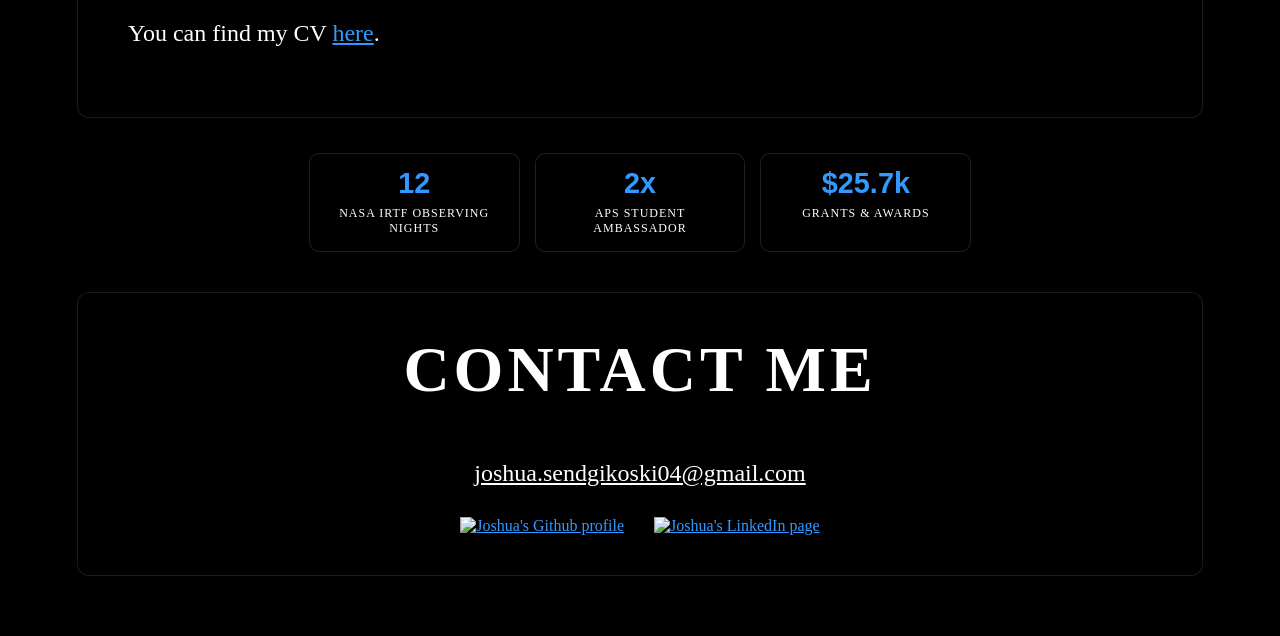
==== commit afe17aef: "protostar_update" ====
--- a/index.html
+++ b/index.html
@@ -89,7 +89,7 @@
             </p>
                 <p>
                 You can find my CV 
-                <a href="../Media/CV/Joshua_Sendgikoski_CV.pdf" target="_blank">here</a> (Last updated August 2026)
+                <a href="../Media/CV/Joshua_Sendgikoski_CV.pdf" target="_blank">here</a>.
             </p>
         </div>
 
